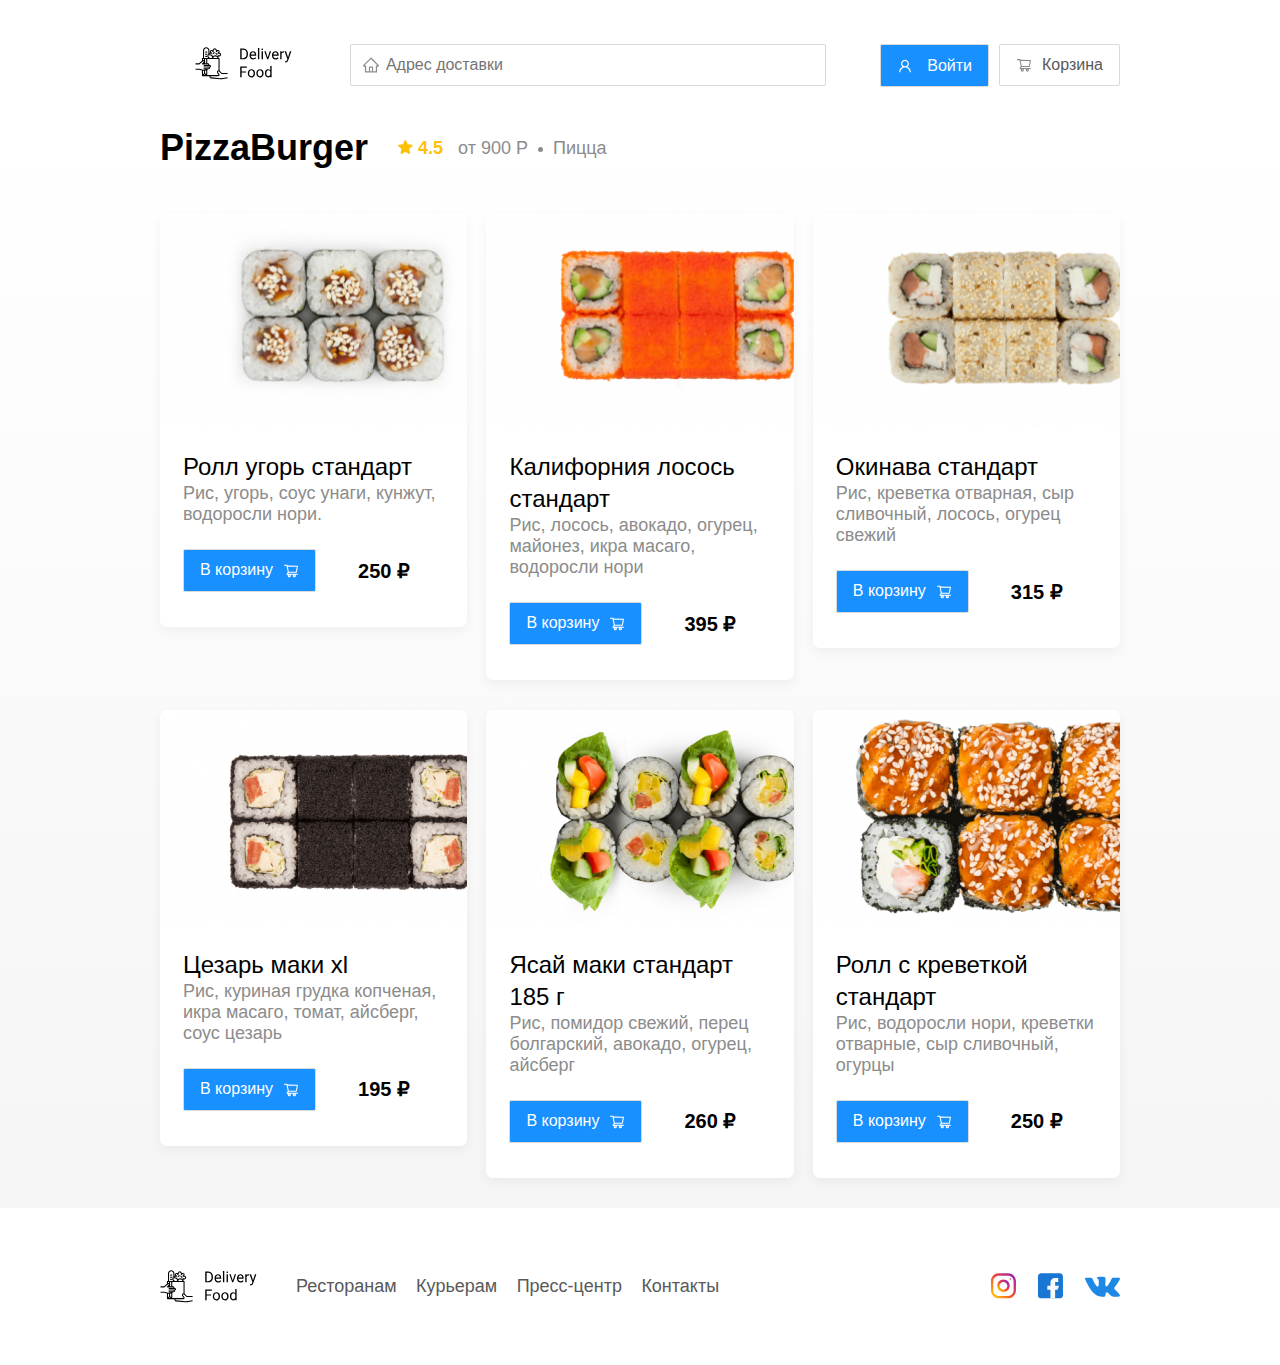
==== restaurant.html @ 55814fde "Add files via upload" ====
<!DOCTYPE html>
<html lang="en">
<head>
    <meta charset="UTF-8">
    <meta name="viewport" content="width=device-width, initial-scale=1.0">
    <title>PizzaBurger - доставка еды на дом</title>
   <link rel="stylesheet" href="css\normalize.css">
   <link rel="stylesheet" href="css\animate.css">
    <link rel="stylesheet" href="css\style.css">
</head>
<body>
    <div class="container">
        <header class = "header">
           <a href="index.html" class="logo">
               <img src="img\logo.svg"  alt = "logo" class = "logo">
            </a>  
            <input type="text" class="input input-address" placeholder="Адрес доставки"> 
            <div class="buttons">
                <button class="button-primary"> 
                    <img src="img\user.svg" alt="user" class="button-icon">
                    <span class="button-text">Войти</span> 
                </button>
                <button class="button" id="cart-button">
                    <img src="img\icon container.svg" alt="icon container" class="button-icon">
                    <span class="button-text"> Корзина</span> 
                </button>
            </div>
        </header> 
    </div>
    <!--/.container-->
    <main class="main">
        <div class="container">
            <section class="restaurants">
                <div class="section-heading">
                <h2 class="section-title">PizzaBurger</h2>
                <div class="card-info">
                    <div class="rating">
                        <img src="img\rating.svg" class="rating-star" alt="rating">
                        4.5
                    </div>
                    <div class="price">от 900 Р</div>
                    <div class="category">Пицца</div>
                </div>
            </div>
            <div class="cards">
                <div class="card wow fadeInUp" data-wow-delay="0.2s">
                    <img src="img\1.jpg" alt="image" class="card-image1">
                    <div class="card-text">
                        <div class="card-heading">
                            <h3 class="card-title card-title-reg">Ролл угорь стандарт</h3>
                        </div>
                        <!--/.card-heading-->
                        <div class="card-info">
                            <div class="ingredients">Рис, угорь, соус унаги, кунжут, водоросли нори.</div>
                        </div>
                        <!--/.card-info-->
                        <div class="card-buttons">
                            <button class="button button-primary">
                                <span class="button-card-text">В корзину</span> 
                                <img src="img\icon container1.svg" alt="shopping-cart" class="button-card-image">
                            </button>
                            <strong class="card-price-bold">250 ₽</strong>
                        </div>
                    </div>
                    <!--/.card-text-->
                </div>
                <!--/.card-->
                <div class="card wow fadeInUp" data-wow-delay="0.4s">
                    <img src="img\2.jpg" alt="image" class="card-image1">
                    <div class="card-text">
                        <div class="card-heading">
                            <h3 class="card-title card-title-reg">Калифорния лосось стандарт</h3>
                        </div>
                        <!--/.card-heading-->
                        <div class="card-info">
                            <div class="ingredients">Рис, лосось, авокадо, огурец, майонез, икра масаго, водоросли нори</div>
                        </div>
                        <!--/.card-info-->
                        <div class="card-buttons">
                            <button class="button button-primary">
                                <span class="button-card-text">В корзину</span> 
                                <img src="img\icon container1.svg" alt="shopping-cart" class="button-card-image">
                            </button>
                            <strong class="card-price-bold">395 ₽</strong>
                        </div>
                    </div>
                    <!--/.card-text-->
                </div>
                <!--/.card-->
                <div class="card wow fadeInUp" data-wow-delay="0.6s">
                    <img src="img\3.jpg" alt="image" class="card-image1">
                    <div class="card-text">
                        <div class="card-heading">
                            <h3 class="card-title card-title-reg">Окинава стандарт </h3>
                        </div>
                        <!--/.card-heading-->
                        <div class="card-info">
                            <div class="ingredients">Рис, креветка отварная, сыр сливочный, лосось, огурец свежий</div>
                        </div>
                        <!--/.card-info-->
                        <div class="card-buttons">
                            <button class="button button-primary">
                                <span class="button-card-text">В корзину</span> 
                                <img src="img\icon container1.svg" alt="shopping-cart" class="button-card-image">
                            </button>
                            <strong class="card-price-bold">315 ₽</strong>
                        </div>
                    </div>
                    <!--/.card-text-->
                </div>
                <!--/.card-->
                <div class="card wow fadeInUp" data-wow-delay="0.2s">
                    <img src="img\4.jpg" alt="image" class="card-image1">
                    <div class="card-text">
                        <div class="card-heading">
                            <h3 class="card-title card-title-reg">Цезарь маки хl</h3>
                        </div>
                        <!--/.card-heading-->
                        <div class="card-info">
                            <div class="ingredients">Рис, куриная грудка копченая, икра масаго, томат, айсберг, соус цезарь</div>
                        </div>
                        <!--/.card-info-->
                        <div class="card-buttons">
                            <button class="button button-primary">
                                <span class="button-card-text">В корзину</span> 
                                <img src="img\icon container1.svg" alt="shopping-cart" class="button-card-image">
                            </button>
                            <strong class="card-price-bold">195 ₽</strong>
                        </div>
                    </div>
                    <!--/.card-text-->
                </div>
                <!--/.card-->
                <div class="card wow fadeInUp" data-wow-delay="0.4s">
                    <img src="img\5.jpg" alt="image" class="card-image1">
                    <div class="card-text">
                        <div class="card-heading">
                            <h3 class="card-title card-title-reg">Ясай маки стандарт 185 г</h3>
                        </div>
                        <!--/.card-heading-->
                        <div class="card-info">
                            <div class="ingredients">Рис, помидор свежий, перец болгарский, авокадо, огурец, айсберг</div>
                        </div>
                        <!--/.card-info-->
                        <div class="card-buttons">
                            <button class="button button-primary">
                                <span class="button-card-text">В корзину</span> 
                                <img src="img\icon container1.svg" alt="shopping-cart" class="button-card-image">
                            </button>
                            <strong class="card-price-bold">260 ₽</strong>
                        </div>
                    </div>
                    <!--/.card-text-->
                </div>
                <!--/.card-->
                <div class="card  wow fadeInUp" data-wow-delay="0.6s">
                    <img src="img\6.jpg" alt="image" class="card-image1">
                    <div class="card-text">
                        <div class="card-heading">
                            <h3 class="card-title card-title-reg">Ролл с креветкой стандарт</h3>
                        </div>
                        <!--/.card-heading-->
                        <div class="card-info">
                            <div class="ingredients">Рис, водоросли нори, креветки отварные, сыр сливочный, огурцы</div>
                        </div>
                        <!--/.card-info-->
                        <div class="card-buttons">
                            <button class="button button-primary">
                                <span class="button-card-text">В корзину</span> 
                                <img src="img\icon container1.svg" alt="shopping-cart" class="button-card-image">
                            </button>
                            <strong class="card-price-bold">250 ₽</strong>
                        </div>
                    </div>
                    <!--/.card-text-->
                </div>
                <!--/.card-->
            </div>
            <!-- /.cards-->
            </section>
        </div>
    </main>
    <footer class="footer">
        <div class="container">
            <div class="footer-block">
                <img src="img\logo.svg" alt="logo" class="logo footer-logo">
            <nav class="footer-nav">
                <a href="#" class="footer-link">Ресторанам</a>
                <a href="#" class="footer-link">Курьерам</a>
                <a href="#" class="footer-link">Пресс-центр</a>
                <a href="#" class="footer-link">Контакты</a>
            </nav>
            <div class="social-links">
                <a href="#" class="social-links"><img src="img\Group 1.svg" alt="instagram"></a>
                <a href="#" class="social-links"><img src="img\Group 2.svg" alt="facebook"></a>
                <a href="#" class="social-links"><img src="img\Group 3.svg" alt="vk"></a>
            </div>
            </div>
        </div>
    </footer>
    <div class="modal">
        <div class="modal-dialog">
            <div class="modal-header">
                <h3 class="modal-title">Корзина</h3>
                <button class="close">&times;</button>
            </div> 
            <div class="modal-body">
                <div class="food-row">
                    <span class="food-name">Ролл угорь стандарт</span>
                    <strong class="food-price">250 P</strong>
                    <div class="food-counter">
                        <button class="counter-button">-</button>
                        <span class="counter">1</span>
                        <button class="counter-button">+</button>
                    </div>
                </div>
                <!--/.foods-row--> 
                <div class="food-row">
                    <span class="food-name">Ролл угорь стандарт</span>
                    <strong class="food-price">250 P</strong>
                    <div class="food-counter">
                        <button class="counter-button">-</button>
                        <span class="counter">1</span>
                        <button class="counter-button">+</button>
                    </div>
                </div>
                <!--/.foods-row-->  
                <div class="food-row">
                    <span class="food-name">Ролл угорь стандарт</span>
                    <strong class="food-price">250 P</strong>
                    <div class="food-counter">
                        <button class="counter-button">-</button>
                        <span class="counter">1</span>
                        <button class="counter-button">+</button>
                    </div>
                </div>
                <!--/.foods-row-->    
                <div class="food-row">
                    <span class="food-name">Ролл угорь стандарт</span>
                    <strong class="food-price">250 P</strong>
                    <div class="food-counter">
                        <button class="counter-button">-</button>
                        <span class="counter">1</span>
                        <button class="counter-button">+</button>
                    </div>
                </div>
                <!--/.foods-row-->                     
            </div>
            <!--/.modal-body-->
            <div class="modal-footer">
                <span class="modal-pricetag">1250 P</span>
                <div class="footer-buttons">
                    <button class="button-primary">Оформить заказ</button>
                    <button class="button">Отмена</button>
                </div>
            </div>
        </div>
        <!--/.modal-dialog-->
    </div>
    <script src="js/wow.min.js"></script>
    <script src="js/main.js"></script>    
</body>
</html>
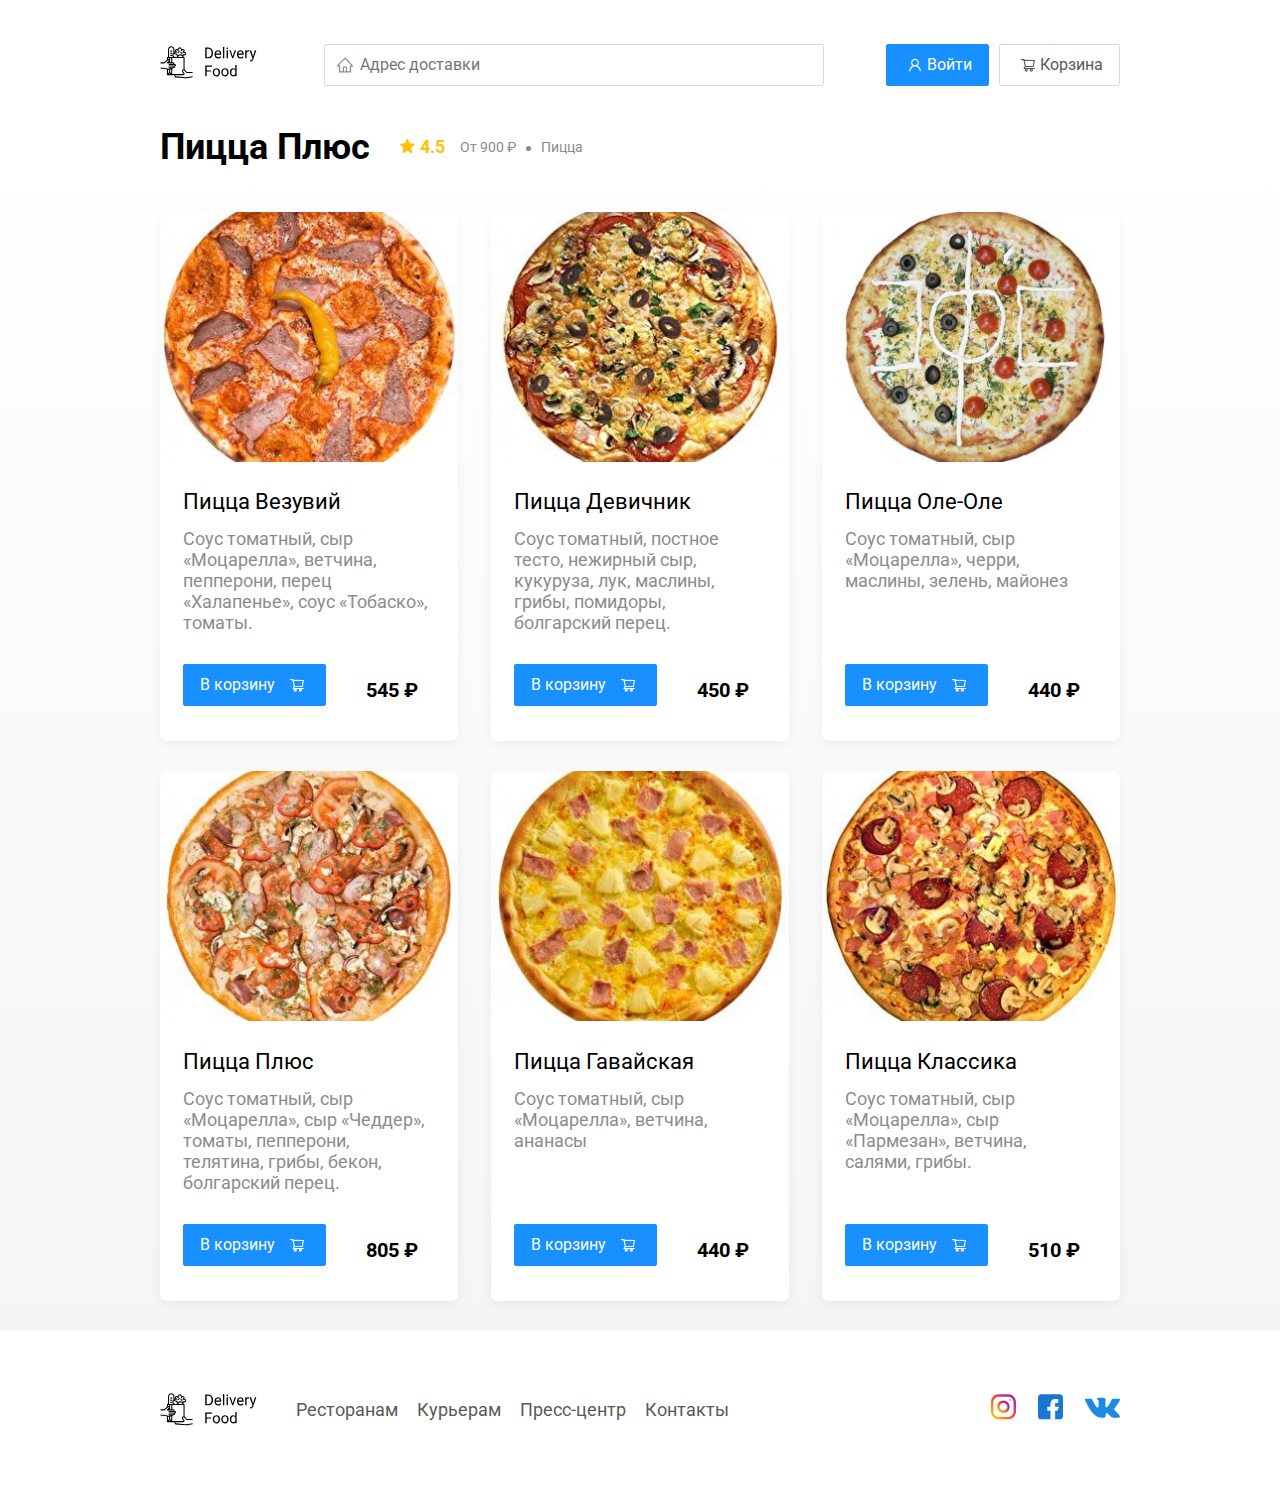
==== commit ee791490: "Add files via upload" ====
--- a/restaurant.html
+++ b/restaurant.html
@@ -1,263 +1,294 @@
 <!DOCTYPE html>
-<html lang="en">
+<html lang="ru">
+
 <head>
-    <meta charset="UTF-8">
-    <meta name="viewport" content="width=device-width, initial-scale=1.0">
-    <title>PizzaBurger - доставка еды на дом</title>
-   <link rel="stylesheet" href="css\normalize.css">
-   <link rel="stylesheet" href="css\animate.css">
-    <link rel="stylesheet" href="css\style.css">
+	<meta charset="UTF-8" />
+	<meta name="viewport" content="width=device-width, initial-scale=1.0" />
+	<title>PizzaBurger — доставка еды на дом</title>
+	<link href="https://fonts.googleapis.com/css?family=Roboto:400,700&display=swap&subset=cyrillic" rel="stylesheet" />
+	<link rel="stylesheet" href="css/normalize.css" />
+	<link rel="stylesheet" href="css/style.css" />
 </head>
+
 <body>
-    <div class="container">
-        <header class = "header">
-           <a href="index.html" class="logo">
-               <img src="img\logo.svg"  alt = "logo" class = "logo">
-            </a>  
-            <input type="text" class="input input-address" placeholder="Адрес доставки"> 
-            <div class="buttons">
-                <button class="button-primary"> 
-                    <img src="img\user.svg" alt="user" class="button-icon">
-                    <span class="button-text">Войти</span> 
-                </button>
-                <button class="button" id="cart-button">
-                    <img src="img\icon container.svg" alt="icon container" class="button-icon">
-                    <span class="button-text"> Корзина</span> 
-                </button>
-            </div>
-        </header> 
-    </div>
-    <!--/.container-->
-    <main class="main">
-        <div class="container">
-            <section class="restaurants">
-                <div class="section-heading">
-                <h2 class="section-title">PizzaBurger</h2>
-                <div class="card-info">
-                    <div class="rating">
-                        <img src="img\rating.svg" class="rating-star" alt="rating">
-                        4.5
-                    </div>
-                    <div class="price">от 900 Р</div>
-                    <div class="category">Пицца</div>
-                </div>
-            </div>
-            <div class="cards">
-                <div class="card wow fadeInUp" data-wow-delay="0.2s">
-                    <img src="img\1.jpg" alt="image" class="card-image1">
-                    <div class="card-text">
-                        <div class="card-heading">
-                            <h3 class="card-title card-title-reg">Ролл угорь стандарт</h3>
-                        </div>
-                        <!--/.card-heading-->
-                        <div class="card-info">
-                            <div class="ingredients">Рис, угорь, соус унаги, кунжут, водоросли нори.</div>
-                        </div>
-                        <!--/.card-info-->
-                        <div class="card-buttons">
-                            <button class="button button-primary">
-                                <span class="button-card-text">В корзину</span> 
-                                <img src="img\icon container1.svg" alt="shopping-cart" class="button-card-image">
-                            </button>
-                            <strong class="card-price-bold">250 ₽</strong>
-                        </div>
-                    </div>
-                    <!--/.card-text-->
-                </div>
-                <!--/.card-->
-                <div class="card wow fadeInUp" data-wow-delay="0.4s">
-                    <img src="img\2.jpg" alt="image" class="card-image1">
-                    <div class="card-text">
-                        <div class="card-heading">
-                            <h3 class="card-title card-title-reg">Калифорния лосось стандарт</h3>
-                        </div>
-                        <!--/.card-heading-->
-                        <div class="card-info">
-                            <div class="ingredients">Рис, лосось, авокадо, огурец, майонез, икра масаго, водоросли нори</div>
-                        </div>
-                        <!--/.card-info-->
-                        <div class="card-buttons">
-                            <button class="button button-primary">
-                                <span class="button-card-text">В корзину</span> 
-                                <img src="img\icon container1.svg" alt="shopping-cart" class="button-card-image">
-                            </button>
-                            <strong class="card-price-bold">395 ₽</strong>
-                        </div>
-                    </div>
-                    <!--/.card-text-->
-                </div>
-                <!--/.card-->
-                <div class="card wow fadeInUp" data-wow-delay="0.6s">
-                    <img src="img\3.jpg" alt="image" class="card-image1">
-                    <div class="card-text">
-                        <div class="card-heading">
-                            <h3 class="card-title card-title-reg">Окинава стандарт </h3>
-                        </div>
-                        <!--/.card-heading-->
-                        <div class="card-info">
-                            <div class="ingredients">Рис, креветка отварная, сыр сливочный, лосось, огурец свежий</div>
-                        </div>
-                        <!--/.card-info-->
-                        <div class="card-buttons">
-                            <button class="button button-primary">
-                                <span class="button-card-text">В корзину</span> 
-                                <img src="img\icon container1.svg" alt="shopping-cart" class="button-card-image">
-                            </button>
-                            <strong class="card-price-bold">315 ₽</strong>
-                        </div>
-                    </div>
-                    <!--/.card-text-->
-                </div>
-                <!--/.card-->
-                <div class="card wow fadeInUp" data-wow-delay="0.2s">
-                    <img src="img\4.jpg" alt="image" class="card-image1">
-                    <div class="card-text">
-                        <div class="card-heading">
-                            <h3 class="card-title card-title-reg">Цезарь маки хl</h3>
-                        </div>
-                        <!--/.card-heading-->
-                        <div class="card-info">
-                            <div class="ingredients">Рис, куриная грудка копченая, икра масаго, томат, айсберг, соус цезарь</div>
-                        </div>
-                        <!--/.card-info-->
-                        <div class="card-buttons">
-                            <button class="button button-primary">
-                                <span class="button-card-text">В корзину</span> 
-                                <img src="img\icon container1.svg" alt="shopping-cart" class="button-card-image">
-                            </button>
-                            <strong class="card-price-bold">195 ₽</strong>
-                        </div>
-                    </div>
-                    <!--/.card-text-->
-                </div>
-                <!--/.card-->
-                <div class="card wow fadeInUp" data-wow-delay="0.4s">
-                    <img src="img\5.jpg" alt="image" class="card-image1">
-                    <div class="card-text">
-                        <div class="card-heading">
-                            <h3 class="card-title card-title-reg">Ясай маки стандарт 185 г</h3>
-                        </div>
-                        <!--/.card-heading-->
-                        <div class="card-info">
-                            <div class="ingredients">Рис, помидор свежий, перец болгарский, авокадо, огурец, айсберг</div>
-                        </div>
-                        <!--/.card-info-->
-                        <div class="card-buttons">
-                            <button class="button button-primary">
-                                <span class="button-card-text">В корзину</span> 
-                                <img src="img\icon container1.svg" alt="shopping-cart" class="button-card-image">
-                            </button>
-                            <strong class="card-price-bold">260 ₽</strong>
-                        </div>
-                    </div>
-                    <!--/.card-text-->
-                </div>
-                <!--/.card-->
-                <div class="card  wow fadeInUp" data-wow-delay="0.6s">
-                    <img src="img\6.jpg" alt="image" class="card-image1">
-                    <div class="card-text">
-                        <div class="card-heading">
-                            <h3 class="card-title card-title-reg">Ролл с креветкой стандарт</h3>
-                        </div>
-                        <!--/.card-heading-->
-                        <div class="card-info">
-                            <div class="ingredients">Рис, водоросли нори, креветки отварные, сыр сливочный, огурцы</div>
-                        </div>
-                        <!--/.card-info-->
-                        <div class="card-buttons">
-                            <button class="button button-primary">
-                                <span class="button-card-text">В корзину</span> 
-                                <img src="img\icon container1.svg" alt="shopping-cart" class="button-card-image">
-                            </button>
-                            <strong class="card-price-bold">250 ₽</strong>
-                        </div>
-                    </div>
-                    <!--/.card-text-->
-                </div>
-                <!--/.card-->
-            </div>
-            <!-- /.cards-->
-            </section>
-        </div>
-    </main>
-    <footer class="footer">
-        <div class="container">
-            <div class="footer-block">
-                <img src="img\logo.svg" alt="logo" class="logo footer-logo">
-            <nav class="footer-nav">
-                <a href="#" class="footer-link">Ресторанам</a>
-                <a href="#" class="footer-link">Курьерам</a>
-                <a href="#" class="footer-link">Пресс-центр</a>
-                <a href="#" class="footer-link">Контакты</a>
-            </nav>
-            <div class="social-links">
-                <a href="#" class="social-links"><img src="img\Group 1.svg" alt="instagram"></a>
-                <a href="#" class="social-links"><img src="img\Group 2.svg" alt="facebook"></a>
-                <a href="#" class="social-links"><img src="img\Group 3.svg" alt="vk"></a>
-            </div>
-            </div>
-        </div>
-    </footer>
-    <div class="modal">
-        <div class="modal-dialog">
-            <div class="modal-header">
-                <h3 class="modal-title">Корзина</h3>
-                <button class="close">&times;</button>
-            </div> 
-            <div class="modal-body">
-                <div class="food-row">
-                    <span class="food-name">Ролл угорь стандарт</span>
-                    <strong class="food-price">250 P</strong>
-                    <div class="food-counter">
-                        <button class="counter-button">-</button>
-                        <span class="counter">1</span>
-                        <button class="counter-button">+</button>
-                    </div>
-                </div>
-                <!--/.foods-row--> 
-                <div class="food-row">
-                    <span class="food-name">Ролл угорь стандарт</span>
-                    <strong class="food-price">250 P</strong>
-                    <div class="food-counter">
-                        <button class="counter-button">-</button>
-                        <span class="counter">1</span>
-                        <button class="counter-button">+</button>
-                    </div>
-                </div>
-                <!--/.foods-row-->  
-                <div class="food-row">
-                    <span class="food-name">Ролл угорь стандарт</span>
-                    <strong class="food-price">250 P</strong>
-                    <div class="food-counter">
-                        <button class="counter-button">-</button>
-                        <span class="counter">1</span>
-                        <button class="counter-button">+</button>
-                    </div>
-                </div>
-                <!--/.foods-row-->    
-                <div class="food-row">
-                    <span class="food-name">Ролл угорь стандарт</span>
-                    <strong class="food-price">250 P</strong>
-                    <div class="food-counter">
-                        <button class="counter-button">-</button>
-                        <span class="counter">1</span>
-                        <button class="counter-button">+</button>
-                    </div>
-                </div>
-                <!--/.foods-row-->                     
-            </div>
-            <!--/.modal-body-->
-            <div class="modal-footer">
-                <span class="modal-pricetag">1250 P</span>
-                <div class="footer-buttons">
-                    <button class="button-primary">Оформить заказ</button>
-                    <button class="button">Отмена</button>
-                </div>
-            </div>
-        </div>
-        <!--/.modal-dialog-->
-    </div>
-    <script src="js/wow.min.js"></script>
-    <script src="js/main.js"></script>    
+	<div class="container">
+		<header class="header">
+			<a href="index.html" class="logo">
+				<img src="img/icon/logo.svg" alt="Logo" />
+			</a>
+			<label class="address">
+				<input type="text" class="input input-address" placeholder="Адрес доставки" />
+			</label>
+			<div class="buttons">
+				<button class="button button-primary button-auth">
+					<span class="button-auth-svg"></span>
+					<span class="button-text">Войти</span>
+				</button>
+				<button class="button" id="cart-button">
+					<span class="button-cart-svg"></span>
+					<span class="button-text">Корзина</span>
+				</button>
+			</div>
+		</header>
+	</div>
+	<!-- /.container  -->
+
+	<main class="main">
+		<div class="container">
+			<section class="menu">
+				<div class="section-heading">
+					<h2 class="section-title restaurant-title">Пицца Плюс</h2>
+					<div class="card-info">
+						<div class="rating">
+							4.5
+						</div>
+						<div class="price">От 900 ₽</div>
+						<div class="category">Пицца</div>
+					</div>
+					<!-- /.card-info -->
+				</div>
+				<div class="cards cards-menu">
+					<div class="card">
+						<img src="img/pizza-plus/pizza-vesuvius.jpg" alt="image" class="card-image" />
+						<div class="card-text">
+							<div class="card-heading">
+								<h3 class="card-title card-title-reg">Пицца Везувий</h3>
+							</div>
+							<!-- /.card-heading -->
+							<div class="card-info">
+								<div class="ingredients">Соус томатный, сыр «Моцарелла», ветчина, пепперони, перец
+									«Халапенье», соус «Тобаско», томаты.
+								</div>
+							</div>
+							<!-- /.card-info -->
+							<div class="card-buttons">
+								<button class="button button-primary button-add-cart">
+									<span class="button-card-text">В корзину</span>
+									<span class="button-cart-svg"></span>
+								</button>
+								<strong class="card-price-bold">545 ₽</strong>
+							</div>
+						</div>
+						<!-- /.card-text -->
+					</div>
+					<!-- /.card -->
+
+					<div class="card">
+						<img src="img/pizza-plus/pizza-girls.jpg" alt="image" class="card-image" />
+						<div class="card-text">
+							<div class="card-heading">
+								<h3 class="card-title card-title-reg">Пицца Девичник</h3>
+							</div>
+							<!-- /.card-heading -->
+							<div class="card-info">
+								<div class="ingredients">Соус томатный, постное тесто, нежирный сыр, кукуруза, лук,
+									маслины,
+									грибы, помидоры, болгарский перец.
+								</div>
+							</div>
+							<!-- /.card-info -->
+							<div class="card-buttons">
+								<button class="button button-primary button-add-cart">
+									<span class="button-card-text">В корзину</span>
+									<span class="button-cart-svg"></span>
+								</button>
+								<strong class="card-price-bold">450 ₽</strong>
+							</div>
+						</div>
+						<!-- /.card-text -->
+					</div>
+					<!-- /.card -->
+
+					<div class="card">
+						<img src="img/pizza-plus/pizza-oleole.jpg" alt="image" class="card-image" />
+						<div class="card-text">
+							<div class="card-heading">
+								<h3 class="card-title card-title-reg">Пицца Оле-Оле</h3>
+							</div>
+							<!-- /.card-heading -->
+							<div class="card-info">
+								<div class="ingredients">Соус томатный, сыр «Моцарелла», черри, маслины, зелень, майонез
+								</div>
+							</div>
+							<!-- /.card-info -->
+							<div class="card-buttons">
+								<button class="button button-primary button-add-cart">
+									<span class="button-card-text">В корзину</span>
+									<span class="button-cart-svg"></span>
+								</button>
+								<strong class="card-price-bold">440 ₽</strong>
+							</div>
+						</div>
+						<!-- /.card-text -->
+					</div>
+					<!-- /.card -->
+
+					<div class="card">
+						<img src="img/pizza-plus/pizza-plus.jpg" alt="image" class="card-image" />
+						<div class="card-text">
+							<div class="card-heading">
+								<h3 class="card-title card-title-reg">Пицца Плюс</h3>
+							</div>
+							<!-- /.card-heading -->
+							<div class="card-info">
+								<div class="ingredients">Соус томатный, сыр «Моцарелла», сыр «Чеддер», томаты,
+									пепперони,
+									телятина, грибы, бекон, болгарский перец.
+								</div>
+							</div>
+							<!-- /.card-info -->
+							<div class="card-buttons">
+								<button class="button button-primary button-add-cart">
+									<span class="button-card-text">В корзину</span>
+									<span class="button-cart-svg"></span>
+								</button>
+								<strong class="card-price-bold">805 ₽</strong>
+							</div>
+						</div>
+						<!-- /.card-text -->
+					</div>
+					<!-- /.card -->
+
+					<div class="card">
+						<img src="img/pizza-plus/pizza-hawaiian.jpg" alt="image" class="card-image" />
+						<div class="card-text">
+							<div class="card-heading">
+								<h3 class="card-title card-title-reg">Пицца Гавайская</h3>
+							</div>
+							<!-- /.card-heading -->
+							<div class="card-info">
+								<div class="ingredients">Соус томатный, сыр «Моцарелла», ветчина, ананасы</div>
+							</div>
+							<!-- /.card-info -->
+							<div class="card-buttons">
+								<button class="button button-primary button-add-cart">
+									<span class="button-card-text">В корзину</span>
+									<span class="button-cart-svg"></span>
+								</button>
+								<strong class="card-price-bold">440 ₽</strong>
+							</div>
+						</div>
+						<!-- /.card-text -->
+					</div>
+					<!-- /.card -->
+
+					<div class="card">
+						<img src="img/pizza-plus/pizza-classic.jpg" alt="image" class="card-image" />
+						<div class="card-text">
+							<div class="card-heading">
+								<h3 class="card-title card-title-reg">Пицца Классика</h3>
+							</div>
+							<!-- /.card-heading -->
+							<div class="card-info">
+								<div class="ingredients">Соус томатный, сыр «Моцарелла», сыр «Пармезан», ветчина,
+									салями,
+									грибы.
+								</div>
+							</div>
+							<!-- /.card-info -->
+							<div class="card-buttons">
+								<button class="button button-primary button-add-cart">
+									<span class="button-card-text">В корзину</span>
+									<span class="button-cart-svg"></span>
+								</button>
+								<strong class="card-price-bold">510 ₽</strong>
+							</div>
+						</div>
+						<!-- /.card-text -->
+					</div>
+					<!-- /.card -->
+				</div>
+				<!-- /.cards -->
+			</section>
+		</div>
+		<!-- /.container -->
+	</main>
+
+	<footer class="footer">
+		<div class="container">
+			<div class="footer-block">
+				<img src="img/icon/logo.svg" alt="logo" class="logo footer-logo" />
+				<nav class="footer-nav">
+					<a href="#" class="footer-link">Ресторанам </a>
+					<a href="#" class="footer-link">Курьерам</a>
+					<a href="#" class="footer-link">Пресс-центр</a>
+					<a href="#" class="footer-link">Контакты</a>
+				</nav>
+				<div class="social-links">
+					<a href="#" class="social-link"><img src="img/social/instagram.svg" alt="instagram" /></a>
+					<a href="#" class="social-link"><img src="img/social/fb.svg" alt="facebook" /></a>
+					<a href="#" class="social-link"><img src="img/social/vk.svg" alt="vk" /></a>
+				</div>
+				<!-- /.social-links -->
+			</div>
+			<!-- /.footer-block -->
+		</div>
+	</footer>
+
+	<div class="modal modal-cart">
+		<div class="modal-dialog">
+			<div class="modal-header">
+				<h3 class="modal-title">Корзина</h3>
+				<button class="close">&times;</button>
+			</div>
+			<!-- /.modal-header -->
+			<div class="modal-body">
+				<div class="food-row">
+					<span class="food-name">Ролл угорь стандарт</span>
+					<strong class="food-price">250 ₽</strong>
+					<div class="food-counter">
+						<button class="counter-button">-</button>
+						<span class="counter">1</span>
+						<button class="counter-button">+</button>
+					</div>
+				</div>
+				<!-- /.foods-row -->
+				<div class="food-row">
+					<span class="food-name">Ролл угорь стандарт</span>
+					<strong class="food-price">250 ₽</strong>
+					<div class="food-counter">
+						<button class="counter-button">-</button>
+						<span class="counter">1</span>
+						<button class="counter-button">+</button>
+					</div>
+				</div>
+				<!-- /.foods-row -->
+				<div class="food-row">
+					<span class="food-name">Ролл угорь стандарт</span>
+					<strong class="food-price">250 ₽</strong>
+					<div class="food-counter">
+						<button class="counter-button">-</button>
+						<span class="counter">1</span>
+						<button class="counter-button">+</button>
+					</div>
+				</div>
+				<!-- /.foods-row -->
+				<div class="food-row">
+					<span class="food-name">Ролл угорь стандарт</span>
+					<strong class="food-price">250 ₽</strong>
+					<div class="food-counter">
+						<button class="counter-button">-</button>
+						<span class="counter">1</span>
+						<button class="counter-button">+</button>
+					</div>
+				</div>
+				<!-- /.foods-row -->
+			</div>
+			<!-- /.modal-body -->
+			<div class="modal-footer">
+				<span class="modal-pricetag">1250 ₽</span>
+				<div class="footer-buttons">
+					<button class="button button-primary">Оформить заказ</button>
+					<button class="button clear-cart">Отмена</button>
+				</div>
+			</div>
+			<!-- /.modal-footer -->
+		</div>
+		<!-- /.modal-dialog -->
+	</div>
+
+
+	<script src="js/main.js"></script>
 </body>
+
 </html>--- a/css/style.css
+++ b/css/style.css
@@ -0,0 +1,840 @@
+* {
+    box-sizing: border-box;
+}
+
+body {
+    font-family: "Roboto", sans-serif;
+    padding-top: 44px;
+}
+
+a,
+button {
+    cursor: pointer;
+    color: inherit;
+}
+
+.hide {
+    display: none;
+}
+
+.container {
+    max-width: 1200px;
+    margin: auto;
+}
+
+.header {
+    display: flex;
+    align-items: center;
+    justify-content: space-between;
+    margin-bottom: 40px;
+}
+
+.input {
+    background-color: #ffffff;
+    border: 1px solid #d9d9d9;
+    border-radius: 2px;
+    font-size: 16px;
+    line-height: 24px;
+    padding: 8px 8px 8px 35px;
+    background-repeat: no-repeat;
+    background-position: left 11px center;
+}
+
+.address {
+    flex: 0.8;
+}
+
+.input-address {
+    width: 100%;
+    background-image: url(../img/icon/home.svg);
+}
+
+.search {
+    margin-left: auto;
+}
+
+.input-search {
+    width: 300px;
+    background-image: url(../img/icon/search.svg);
+
+}
+
+.buttons {
+    display: flex;
+    align-items: center;
+}
+
+.button {
+    display: flex;
+    align-items: center;
+    padding: 8px 16px;
+    background: #ffffff;
+    border: 1px solid #d9d9d9;
+    box-sizing: border-box;
+    box-shadow: 0 0 2px rgba(0, 0, 0, 0.0015);
+    border-radius: 2px;
+    color: #595959;
+    font-size: 16px;
+    line-height: 24px;
+}
+
+.button:hover {
+    background: #1890ff;
+    border: 1px solid #1890ff;
+    color: #fff;
+}
+
+
+.button-primary {
+    background: #1890ff;
+    border: 1px solid #1890ff;
+    color: #fff;
+    margin-right: 10px;
+}
+
+.button-primary:hover {
+    background: #ffffff;
+    border: 1px solid #d9d9d9;
+    color: #595959;
+}
+
+.button-icon {
+    margin-right: 6px;
+}
+
+.button-card-text {
+    margin-right: 10px;
+}
+
+.button-auth {
+    background-position: 20px 13px;
+}
+
+.button-primary .button-auth-svg {
+    width: 24px;
+    height: 24px;
+    background-color: #fff;
+    -webkit-mask: url("../img/icon/user.svg") no-repeat 50% 50%;
+    mask: url("../img/icon/user.svg") no-repeat 50% 50%;
+    background-repeat: no-repeat;
+}
+
+.button-primary:hover .button-auth-svg {
+    background-color: #595959;
+}
+
+.button .button-cart-svg {
+    width: 24px;
+    height: 24px;
+    background-color: #595959;
+    -webkit-mask: url("../img/icon/shopping-cart.svg") no-repeat 50% 50%;
+    mask: url("../img/icon/shopping-cart.svg") no-repeat 50% 50%;
+    background-repeat: no-repeat;
+}
+
+.button-primary .button-cart-svg {
+    background-color: #fff;
+}
+
+.button:hover .button-cart-svg {
+    background-color: #fff;
+}
+
+.button-primary:hover .button-cart-svg {
+    background-color: #595959;
+}
+
+.button-cart {
+    display: none;
+    margin: 0 5px;
+}
+
+.button-out {
+    display: none;
+    margin: 0 5px;
+}
+
+.user-name {
+    display: none;
+    margin-right: 20px;
+    font-weight: bold;
+    font-size: 18px;
+}
+
+.promo-slider {
+
+    width: 600px;
+    height: 300px;
+
+}
+
+.promo {
+    box-shadow: 0 7px 12px rgba(158, 158, 163, 0.1);
+    border-radius: 10px;
+    padding: 68px 70px;
+    margin-bottom: 56px;
+}
+
+.pizza {
+    background: #fff1b8 url(../img/promo/pizza.png) no-repeat top -100px right -250px / 830px
+}
+
+.kebab {
+    background: #D6E4FF url(../img/promo/kebab.png) no-repeat top 45px right 40px / 450px;
+}
+
+.vegetables {
+    background: #FFF566 url(../img/promo/vegetables.png) no-repeat top 0 right 0 / 825px
+}
+
+.sushi {
+    background: #FFF1F0 url(../img/promo/sushi.png) no-repeat top 10px right 15px / 500px
+}
+
+.promo-title {
+    font-style: normal;
+    font-weight: bold;
+    font-size: 39px;
+    line-height: 46px;
+    color: #302c34;
+}
+
+.promo-text {
+    font-style: normal;
+    font-weight: normal;
+    font-size: 24px;
+    line-height: 28px;
+    color: #302c34;
+    max-width: 538px;
+}
+
+.main {
+    background: linear-gradient(180deg, rgba(245, 245, 245, 0) 1.04%, #f5f5f5 100%);
+}
+
+.section-heading {
+    display: flex;
+    align-items: center;
+    margin-bottom: 44px;
+}
+
+.section-title {
+    font-style: normal;
+    font-weight: bold;
+    font-size: 36px;
+    line-height: 42px;
+    margin: 0 30px 0 0;
+    color: #000000;
+}
+
+.cards {
+    display: flex;
+    align-items: flex-start;
+    justify-content: space-between;
+    flex-wrap: wrap;
+}
+
+.card {
+    background: #ffffff;
+    box-shadow: 0 4px 12px rgba(0, 0, 0, 0.05);
+    border-radius: 7px;
+    overflow: hidden;
+    margin-bottom: 30px;
+    flex-basis: 31%;
+    text-decoration: none;
+
+}
+
+.card-restaurant {
+    cursor: pointer
+}
+
+.card-image {
+    width: 100%;
+    height: 250px;
+    object-fit: cover;
+}
+
+
+.card-text {
+    padding: 20px 23px 35px;
+    min-height: 275px;
+    display: flex;
+    flex-direction: column;
+}
+
+
+
+.restaurants .card-text {
+    min-height: auto;
+}
+
+.card-heading {
+    display: flex;
+    align-items: center;
+    justify-content: space-between;
+    margin-bottom: 10px;
+}
+
+.card-title {
+    margin: 0;
+    font-style: normal;
+    font-weight: bold;
+    font-size: 22px;
+    line-height: 32px;
+}
+
+.card-title-reg {
+    font-weight: 400;
+}
+
+.card-tag {
+    font-style: normal;
+    font-weight: normal;
+    font-size: 12px;
+    line-height: 20px;
+    color: #ffffff;
+    background: #262626;
+    border-radius: 2px;
+    padding: 1px 8px;
+}
+
+.card-info {
+    display: flex;
+    align-items: center;
+    flex-wrap: wrap;
+}
+
+.card-buttons {
+    display: flex;
+    margin-top: 24px;
+    flex-grow: 1;
+    align-items: flex-end;
+}
+
+.card-price-bold {
+    font-weight: bold;
+    font-size: 20px;
+    line-height: 32px;
+    margin-left: 30px;
+}
+
+.rating {
+    background-image: url("../img/icon/rating.svg");
+    background-repeat: no-repeat;
+    background-position: 0 7px;
+    padding-left: 20px;
+    margin-right: 26px;
+    color: #ffc107;
+    font-weight: bold;
+    font-size: 18px;
+    line-height: 32px;
+}
+
+.price,
+.category {
+    color: #8c8c8c;
+    font-size: 18px;
+    line-height: 32px;
+}
+
+.price {
+    margin-right: 10px;
+}
+
+.ingredients {
+    color: #8c8c8c;
+    font-size: 18px;
+    line-height: 21px;
+}
+
+.category {
+    text-overflow: ellipsis;
+    overflow: hidden;
+    white-space: nowrap;
+    max-width: 150px;
+}
+
+.price:after {
+    content: "";
+    width: 5px;
+    height: 5px;
+    background-color: #8c8c8c;
+    display: inline-block;
+    vertical-align: middle;
+    border-radius: 50%;
+    margin-left: 10px;
+}
+
+.footer {
+    padding: 60px 0;
+}
+
+.footer-block {
+    display: flex;
+    align-items: center;
+    justify-content: space-between;
+}
+
+.footer-nav {
+    margin-left: 35px;
+    margin-right: auto;
+}
+
+.footer-link {
+    display: inline-block;
+    color: #595959;
+    font-style: normal;
+    font-weight: normal;
+    font-size: 18px;
+    line-height: 21px;
+    text-decoration: none;
+}
+
+.footer-link:not(:last-child) {
+    margin-right: 15px;
+}
+
+.social-links {
+    display: flex;
+    align-items: center;
+}
+
+.social-link:not(:last-child) {
+    margin-right: 21px;
+}
+
+.modal {
+    position: fixed;
+    left: 0;
+    top: 0;
+    width: 100%;
+    height: 100%;
+    background: rgba(0, 0, 0, 0.4);
+    display: none;
+    z-index: 999;
+}
+
+.modal-auth {
+    position: fixed;
+    left: 0;
+    top: 0;
+    width: 100%;
+    height: 100%;
+    background: rgba(0, 0, 0, 0.4);
+    display: none;
+    z-index: 999;
+}
+
+.is-open {
+    display: flex;
+}
+
+.modal-dialog {
+    max-width: 780px;
+    width: 95%;
+    background: #ffffff;
+    border-radius: 5px;
+    margin: auto;
+    padding: 40px 45px;
+}
+
+.modal-dialog-auth {
+    width: auto;
+    position: relative;
+}
+
+.label-auth {
+    display: block;
+    margin: 30px;
+}
+
+.label-auth span {
+    width: 80px;
+    display: inline-block;
+}
+
+.modal-header {
+    display: flex;
+    align-items: center;
+    justify-content: space-between;
+    margin-bottom: 45px;
+}
+
+.modal-title {
+    margin: 0;
+    font-weight: bold;
+    font-size: 36px;
+    line-height: 42px;
+}
+
+.close {
+    font-size: 36px;
+    border: none;
+    background-color: transparent;
+}
+
+.close-auth {
+    font-size: 36px;
+    border: none;
+    background-color: transparent;
+    position: absolute;
+    top: 10px;
+    right: 20px;
+}
+
+.modal-body {
+    margin-bottom: 22px;
+}
+
+.food-row {
+    display: flex;
+    align-items: flex-start;
+    justify-content: space-between;
+    padding-bottom: 8px;
+    border-bottom: 1px solid #d9d9d9;
+    margin-bottom: 15px;
+}
+
+.food-name {
+    font-weight: normal;
+    font-size: 18px;
+    line-height: 32px;
+}
+
+.food-price {
+    margin-left: auto;
+    margin-right: 47px;
+    font-weight: bold;
+    font-size: 20px;
+    line-height: 32px;
+}
+
+.food-counter {
+    display: flex;
+    align-items: center;
+}
+
+.counter-button {
+    display: flex;
+    align-items: center;
+    justify-content: center;
+    width: 39px;
+    height: 32px;
+    background: #ffffff;
+    border: 1px solid #40a9ff;
+    box-sizing: border-box;
+    border-radius: 2px;
+    font-weight: normal;
+    font-size: 14px;
+    line-height: 22px;
+    color: #40a9ff;
+}
+
+.counter-button:hover {
+    background: #40a9ff;
+    border: 1px solid #ffffff;
+    color: #ffffff;
+}
+
+.counter {
+    font-size: 16px;
+    line-height: 24px;
+    margin-left: 10px;
+    margin-right: 10px;
+}
+
+.modal-footer {
+    display: flex;
+    align-items: center;
+    justify-content: space-between;
+}
+
+.modal-auth .modal-footer {
+    justify-content: flex-end;
+}
+
+.footer-buttons {
+    display: flex;
+    align-items: center;
+}
+
+.modal-pricetag {
+    background: #262626;
+    border-radius: 5px;
+    color: #ffffff;
+    padding: 15px 20px;
+    font-size: 20px;
+    line-height: 23px;
+}
+
+@media (max-width: 1366px) {
+    .container {
+        max-width: 960px;
+    }
+
+    .pizza {
+        background-position: center right -300px;
+        background-size: 750px;
+    }
+
+
+    .kebab {
+        background-position: top -5px right -93px;
+        background-size: 530px;
+    }
+
+    .vegetables {
+        background-position: top 0 right -93px;
+        background-size: 820px;
+    }
+
+    .sushi {
+        background-position: center right -90px;
+    }
+
+    .rating {
+        margin-right: 15px;
+    }
+
+    .category,
+    .price {
+        font-size: 14px;
+    }
+}
+
+@media (max-width: 992px) {
+    .container {
+        max-width: 750px;
+    }
+
+
+
+    .pizza {
+        padding: 50px;
+        background-size: 500px;
+        background-position: center right -200px;
+    }
+
+
+    .kebab {
+        background-position: top 55px right -100px;
+        background-size: 385px;
+    }
+
+    .vegetables {
+        background-position: top 0 right -280px;
+        background-size: 810px;
+    }
+
+    .sushi {
+        background-position: top 30px right -175px;
+    }
+
+
+
+    .promo-text {
+        font-size: 18px;
+        max-width: 400px;
+    }
+
+    .card {
+        flex-basis: 49%;
+    }
+
+    .footer-link {
+        font-size: 16px;
+    }
+}
+
+@media (max-width: 768px) {
+    .container {
+        max-width: 560px;
+    }
+
+    .card-info {
+        flex-wrap: wrap;
+    }
+
+    .card .rating {
+        flex-basis: 100%;
+    }
+
+    .card-title {
+        font-size: 18px;
+    }
+
+    .card-text {
+        min-height: 290px;
+    }
+
+    .card-price-bold {
+        margin-left: 20px;
+    }
+
+
+    .pizza {
+        background-size: 400px;
+        background-position: bottom 50px right -200px;
+    }
+
+
+    .kebab {
+        background-position: top -5px right -74px;
+        background-size: 300px;
+    }
+
+    .vegetables {
+        background-position: top 0 right -240px;
+        background-size: 702px;
+    }
+
+    .sushi {
+        background-position: top -24px right -75px;
+        background-size: 302px;
+    }
+
+    .promo-title {
+        font-size: 24px;
+        line-height: 1.4;
+    }
+
+    .promo-text {
+        margin-top: 0;
+    }
+}
+
+@media (max-width: 578px) {
+    .container {
+        width: 90%;
+    }
+
+    .address {
+        min-width: 100%;
+        order: 1;
+    }
+
+    .header {
+        flex-wrap: wrap;
+    }
+
+    .input-address {
+        margin-top: 15px;
+        order: 5;
+        flex: 1;
+    }
+
+    .promo {
+        background-image: none;
+    }
+
+    .promo-title {
+        margin-bottom: 10px;
+    }
+
+    .section-title {
+        font-size: 20px;
+    }
+
+    .card {
+        flex-basis: 100%;
+    }
+
+    .card-text {
+        min-height: auto;
+    }
+
+    .card-image {
+        width: 100%;
+    }
+
+    .footer {
+        padding: 30px 0;
+    }
+
+    .footer-block {
+        align-items: flex-start;
+    }
+
+    .footer-nav {
+        margin-left: 0;
+        margin-right: 0;
+        order: 0;
+        display: flex;
+        flex-direction: column;
+    }
+
+    .footer-logo {
+        margin-right: 15px;
+        order: 1;
+    }
+
+    .social-links {
+        order: 2;
+    }
+}
+
+@media (max-width: 480px) {
+    .button-text {
+        display: none;
+    }
+
+    .button-icon {
+        margin: 0;
+    }
+
+    .user-name {
+        margin: 10px;
+
+    }
+
+    .buttons {
+        flex-wrap: wrap;
+        margin-left: auto;
+    }
+
+    .button {
+        min-height: 40px;
+        padding: 5px 12px;
+
+    }
+
+    .button-out-svg {
+        width: 24px;
+        height: 24px;
+        background-color: #fff;
+        -webkit-mask: url(../img/icon/logout.svg) no-repeat 50% 50%;
+        mask: url(../img/icon/logout.svg) no-repeat 50% 50%;
+        background-repeat: no-repeat;
+        -webkit-mask-size: 20px;
+        mask-size: 20px;
+    }
+
+    .promo {
+        padding: 20px;
+    }
+
+    .section-heading {
+        flex-wrap: wrap;
+    }
+
+    .footer-block {
+        flex-wrap: wrap;
+        flex-direction: column;
+        align-items: center;
+    }
+
+    .footer-logo {
+        order: 0;
+        margin-bottom: 20px;
+    }
+
+    .footer-nav {
+        margin-bottom: 20px;
+        text-align: center;
+    }
+
+    .footer-link:not(:last-child) {
+        margin-right: 0;
+    }
+}